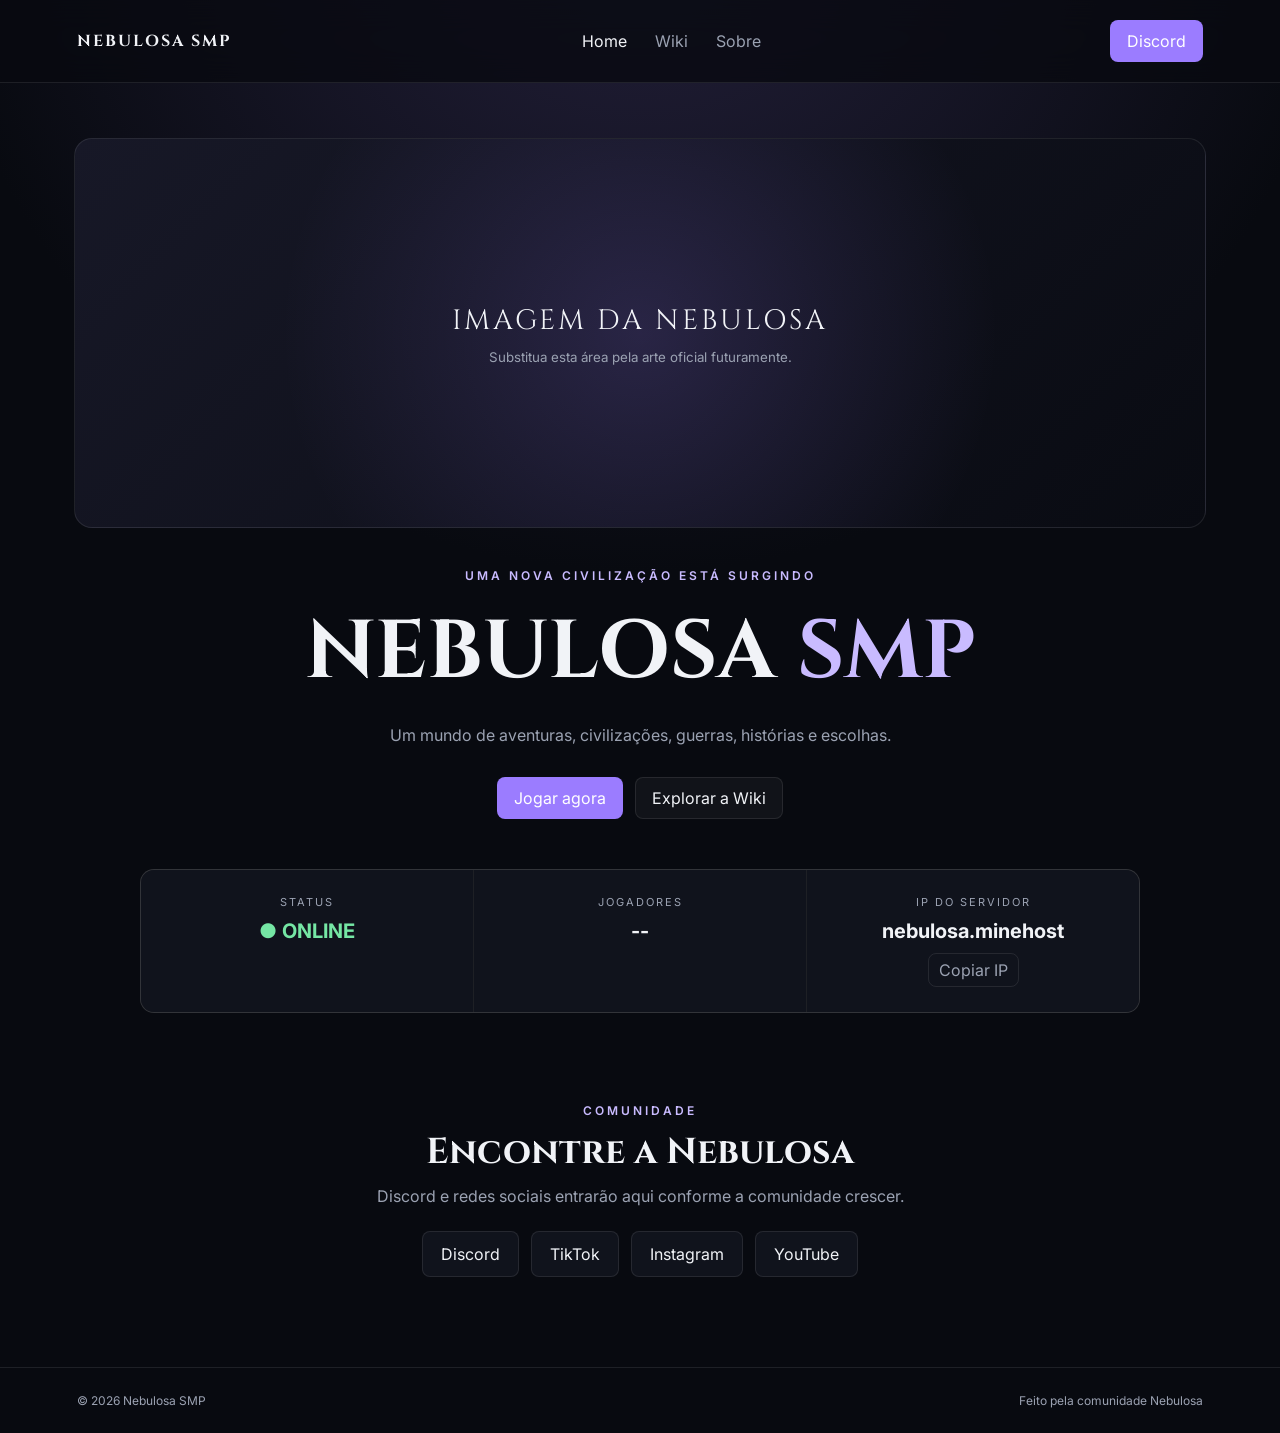
==== index.html @ 73fbd578 "Commit Inicial - Nebulosa SMP Website" ====
<!DOCTYPE html>
<html lang="pt-BR">
<head>
    <meta charset="UTF-8">
    <meta name="viewport" content="width=device-width, initial-scale=1.0">
    <meta name="description" content="Nebulosa SMP — um mundo de civilizações, guerras, histórias e aventuras.">
    <title>Nebulosa SMP</title>
    <link rel="stylesheet" href="css/style.css">
</head>
<body>
    <header class="site-header">
        <a class="logo" href="index.html">NEBULOSA SMP</a>
        <nav>
            <a class="active" href="index.html">Home</a>
            <a href="wiki.html">Wiki</a>
            <a href="sobre.html">Sobre</a>
        </nav>
        <a class="discord-button" href="#" aria-label="Discord">Discord</a>
    </header>

    <main>
        <section class="hero">
            <div class="hero-image">
                <span>IMAGEM DA NEBULOSA</span>
                <small>Substitua esta área pela arte oficial futuramente.</small>
            </div>
            <div class="hero-content">
                <p class="eyebrow">UMA NOVA CIVILIZAÇÃO ESTÁ SURGINDO</p>
                <h1>NEBULOSA <span>SMP</span></h1>
                <p>Um mundo de aventuras, civilizações, guerras, histórias e escolhas.</p>
                <div class="hero-actions">
                    <a class="button primary" href="#server">Jogar agora</a>
                    <a class="button secondary" href="wiki.html">Explorar a Wiki</a>
                </div>
            </div>
        </section>

        <section id="server" class="server-info">
            <article>
                <span class="label">STATUS</span>
                <strong class="online">● ONLINE</strong>
            </article>
            <article>
                <span class="label">JOGADORES</span>
                <strong id="players">--</strong>
            </article>
            <article>
                <span class="label">IP DO SERVIDOR</span>
                <strong id="server-ip">nebulosa.minehost</strong>
                <button id="copy-ip" class="copy-button">Copiar IP</button>
            </article>
        </section>

        <section class="socials">
            <p class="eyebrow">COMUNIDADE</p>
            <h2>Encontre a Nebulosa</h2>
            <p>Discord e redes sociais entrarão aqui conforme a comunidade crescer.</p>
            <div class="social-links">
                <a href="#">Discord</a>
                <a href="#">TikTok</a>
                <a href="#">Instagram</a>
                <a href="#">YouTube</a>
            </div>
        </section>
    </main>

    <footer>
        <span>© 2026 Nebulosa SMP</span>
        <span>Feito pela comunidade Nebulosa</span>
    </footer>

    <script src="js/script.js"></script>
</body>
</html>
---- css/style.css ----
@import url('https://fonts.googleapis.com/css2?family=Cinzel:wght@500;600;700&family=Inter:wght@400;500;600&display=swap');

:root {
    --bg: #080a10;
    --surface: #10131c;
    --surface-2: #171b26;
    --text: #f1f3f7;
    --muted: #9ba2b2;
    --accent: #9b7cff;
    --accent-2: #c9bbff;
    --border: rgba(255,255,255,.09);
}

* { box-sizing: border-box; margin: 0; padding: 0; }
html { scroll-behavior: smooth; }
body { background: radial-gradient(circle at 50% -10%, #25213d 0, var(--bg) 42%); color: var(--text); font-family: Inter, sans-serif; min-height: 100vh; }
a { color: inherit; text-decoration: none; }

.site-header {
    align-items: center; border-bottom: 1px solid var(--border); display: flex;
    justify-content: space-between; padding: 20px 6%; position: sticky; top: 0;
    backdrop-filter: blur(16px); background: rgba(8,10,16,.78); z-index: 10;
}
.logo { font-family: Cinzel, serif; font-weight: 700; letter-spacing: 2px; }
nav { display: flex; gap: 28px; }
nav a { color: var(--muted); transition: .2s; }
nav a:hover, nav a.active { color: var(--text); }
.discord-button, .button, .copy-button {
    border: 1px solid var(--border); border-radius: 8px; cursor: pointer; display: inline-block;
    font: inherit; padding: 10px 16px; transition: .2s;
}
.discord-button, .button.primary { background: var(--accent); color: #fff; border-color: transparent; }
.discord-button:hover, .button.primary:hover { filter: brightness(1.12); }
.button.secondary { background: rgba(255,255,255,.04); }
.button.secondary:hover, .copy-button:hover { background: rgba(255,255,255,.09); }

.hero { margin: 55px auto 0; max-width: 1180px; padding: 0 24px; }
.hero-image {
    align-items: center; background: linear-gradient(135deg, #171827, #090b12); border: 1px solid var(--border);
    border-radius: 18px; display: flex; flex-direction: column; height: 390px; justify-content: center;
    margin-bottom: -70px; overflow: hidden; position: relative;
}
.hero-image::before { content: ''; position: absolute; inset: 0; background: radial-gradient(circle, rgba(155,124,255,.18), transparent 60%); }
.hero-image span, .hero-image small { position: relative; }
.hero-image span { font-family: Cinzel, serif; font-size: 28px; letter-spacing: 3px; }
.hero-image small { color: var(--muted); margin-top: 10px; }
.hero-content { margin: 0 auto; max-width: 900px; padding: 110px 30px 50px; text-align: center; }
.eyebrow { color: var(--accent-2); font-size: 12px; font-weight: 600; letter-spacing: 3px; }
h1, h2 { font-family: Cinzel, serif; }
.hero h1 { font-size: clamp(42px, 8vw, 82px); margin: 14px 0; }
.hero h1 span { color: var(--accent-2); }
.hero-content > p:not(.eyebrow), .intro { color: var(--muted); line-height: 1.7; }
.hero-actions { display: flex; gap: 12px; justify-content: center; margin-top: 28px; }

.server-info {
    display: grid; gap: 1px; grid-template-columns: repeat(3, 1fr); margin: 0 auto;
    max-width: 1000px; background: var(--border); border: 1px solid var(--border); border-radius: 14px; overflow: hidden;
}
.server-info article { background: var(--surface); min-height: 125px; padding: 25px; text-align: center; }
.label { color: var(--muted); display: block; font-size: 11px; letter-spacing: 2px; margin-bottom: 10px; }
.server-info strong { display: block; font-size: 20px; }
.online { color: #75e6a4; }
.copy-button { background: transparent; color: var(--muted); margin-top: 10px; padding: 6px 10px; }

.socials, .page { margin: 90px auto; max-width: 1100px; padding: 0 24px; }
.socials { text-align: center; }
.socials h2 { font-size: 36px; margin: 10px 0; }
.socials > p:not(.eyebrow) { color: var(--muted); }
.social-links { display: flex; flex-wrap: wrap; gap: 12px; justify-content: center; margin-top: 25px; }
.social-links a { background: var(--surface); border: 1px solid var(--border); border-radius: 8px; padding: 12px 18px; }

.page { padding-top: 55px; min-height: 75vh; }
.page h1 { font-size: clamp(42px, 7vw, 68px); margin: 10px 0 15px; }
.intro { max-width: 700px; }
.cards, .about-grid { display: grid; gap: 18px; grid-template-columns: repeat(2, 1fr); margin-top: 45px; }
.card { background: rgba(16,19,28,.8); border: 1px solid var(--border); border-radius: 14px; padding: 28px; }
.card > span { font-size: 28px; }
.card h2 { margin: 12px 0 8px; }
.card p { color: var(--muted); line-height: 1.7; }
.card.large { grid-column: span 2; }

footer { border-top: 1px solid var(--border); color: var(--muted); display: flex; justify-content: space-between; padding: 25px 6%; font-size: 12px; }

@media (max-width: 700px) {
    .site-header { flex-wrap: wrap; gap: 16px; }
    nav { order: 3; width: 100%; justify-content: center; }
    .hero-image { height: 280px; }
    .hero-content { padding-top: 95px; }
    .server-info, .cards, .about-grid { grid-template-columns: 1fr; }
    .card.large { grid-column: auto; }
    footer { flex-direction: column; gap: 8px; }
}
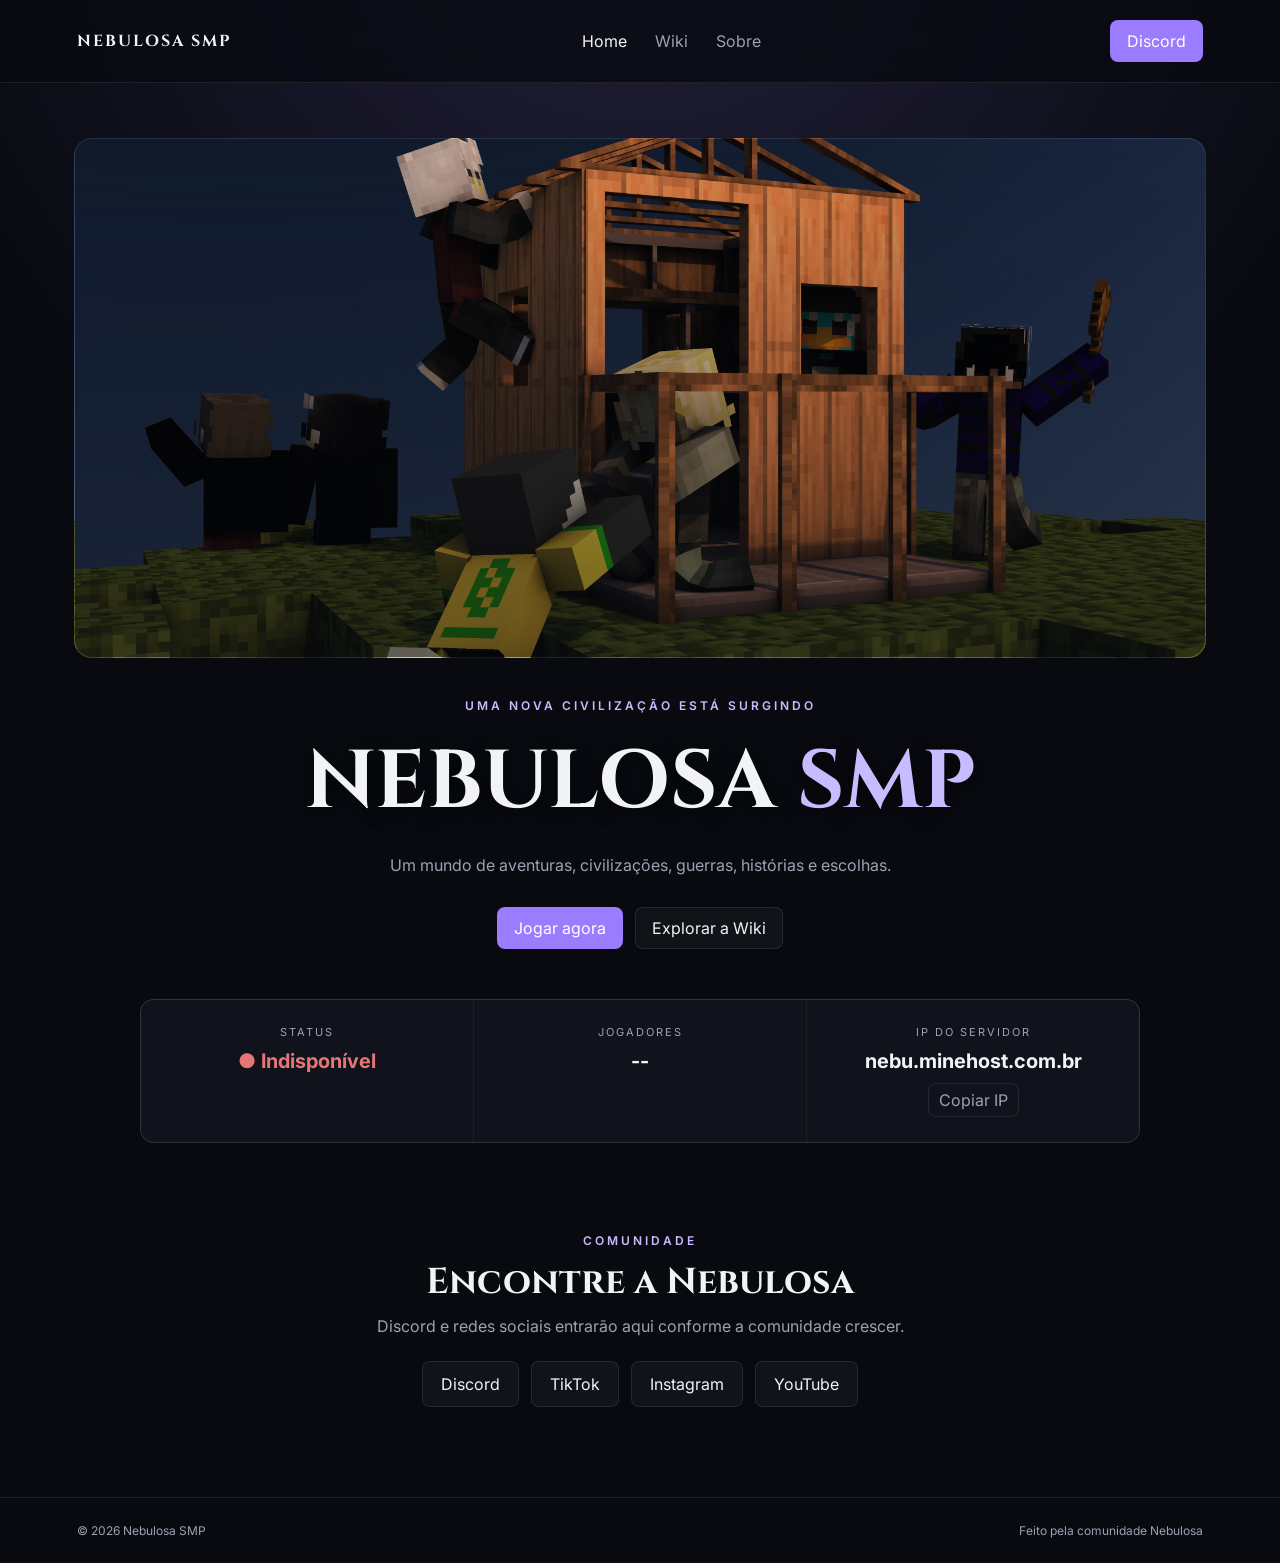
==== commit 157339f9: "Adição de novas funções e atualizações" ====
--- a/index.html
+++ b/index.html
@@ -20,10 +20,7 @@
 
     <main>
         <section class="hero">
-            <div class="hero-image">
-                <span>IMAGEM DA NEBULOSA</span>
-                <small>Substitua esta área pela arte oficial futuramente.</small>
-            </div>
+            <div class="hero-image"></div>
             <div class="hero-content">
                 <p class="eyebrow">UMA NOVA CIVILIZAÇÃO ESTÁ SURGINDO</p>
                 <h1>NEBULOSA <span>SMP</span></h1>
@@ -38,7 +35,7 @@
         <section id="server" class="server-info">
             <article>
                 <span class="label">STATUS</span>
-                <strong class="online">● ONLINE</strong>
+                <strong id="server-status" class="loading">● Verificando...</strong>
             </article>
             <article>
                 <span class="label">JOGADORES</span>
@@ -46,7 +43,7 @@
             </article>
             <article>
                 <span class="label">IP DO SERVIDOR</span>
-                <strong id="server-ip">nebulosa.minehost</strong>
+                <strong id="server-ip">nebu.minehost.com.br</strong>
                 <button id="copy-ip" class="copy-button">Copiar IP</button>
             </article>
         </section>
--- a/css/style.css
+++ b/css/style.css
@@ -36,18 +36,40 @@
 
 .hero { margin: 55px auto 0; max-width: 1180px; padding: 0 24px; }
 .hero-image {
-    align-items: center; background: linear-gradient(135deg, #171827, #090b12); border: 1px solid var(--border);
-    border-radius: 18px; display: flex; flex-direction: column; height: 390px; justify-content: center;
-    margin-bottom: -70px; overflow: hidden; position: relative;
+    align-items: center;
+    background-image: url("../assets/images/nebulosabanner.jpg");
+    background-position: center;
+    background-size: cover;
+    border: 1px solid var(--border);
+    border-radius: 18px;
+    display: flex;
+    height: 520px;
+    justify-content: center;
+    margin-bottom: -70px;
+    overflow: hidden;
+    position: relative;
 }
-.hero-image::before { content: ''; position: absolute; inset: 0; background: radial-gradient(circle, rgba(155,124,255,.18), transparent 60%); }
+.hero-image::before {
+    content: '';
+    position: absolute;
+    inset: 0;
+    background: linear-gradient(
+        to bottom,
+        rgba(8, 10, 16, 0.15),
+        rgba(8, 10, 16, 0.55)
+    );
+}
 .hero-image span, .hero-image small { position: relative; }
 .hero-image span { font-family: Cinzel, serif; font-size: 28px; letter-spacing: 3px; }
 .hero-image small { color: var(--muted); margin-top: 10px; }
 .hero-content { margin: 0 auto; max-width: 900px; padding: 110px 30px 50px; text-align: center; }
 .eyebrow { color: var(--accent-2); font-size: 12px; font-weight: 600; letter-spacing: 3px; }
 h1, h2 { font-family: Cinzel, serif; }
-.hero h1 { font-size: clamp(42px, 8vw, 82px); margin: 14px 0; }
+.hero h1 {
+    font-size: clamp(42px, 8vw, 82px);
+    margin: 14px 0;
+    text-shadow: 0 4px 18px rgba(0, 0, 0, 0.65);
+}
 .hero h1 span { color: var(--accent-2); }
 .hero-content > p:not(.eyebrow), .intro { color: var(--muted); line-height: 1.7; }
 .hero-actions { display: flex; gap: 12px; justify-content: center; margin-top: 28px; }
@@ -60,6 +82,9 @@
 .label { color: var(--muted); display: block; font-size: 11px; letter-spacing: 2px; margin-bottom: 10px; }
 .server-info strong { display: block; font-size: 20px; }
 .online { color: #75e6a4; }
+.offline { color: #e67575; }
+.maintenance { color: #e6c775; }
+.loading { color: var(--muted); }
 .copy-button { background: transparent; color: var(--muted); margin-top: 10px; padding: 6px 10px; }
 
 .socials, .page { margin: 90px auto; max-width: 1100px; padding: 0 24px; }
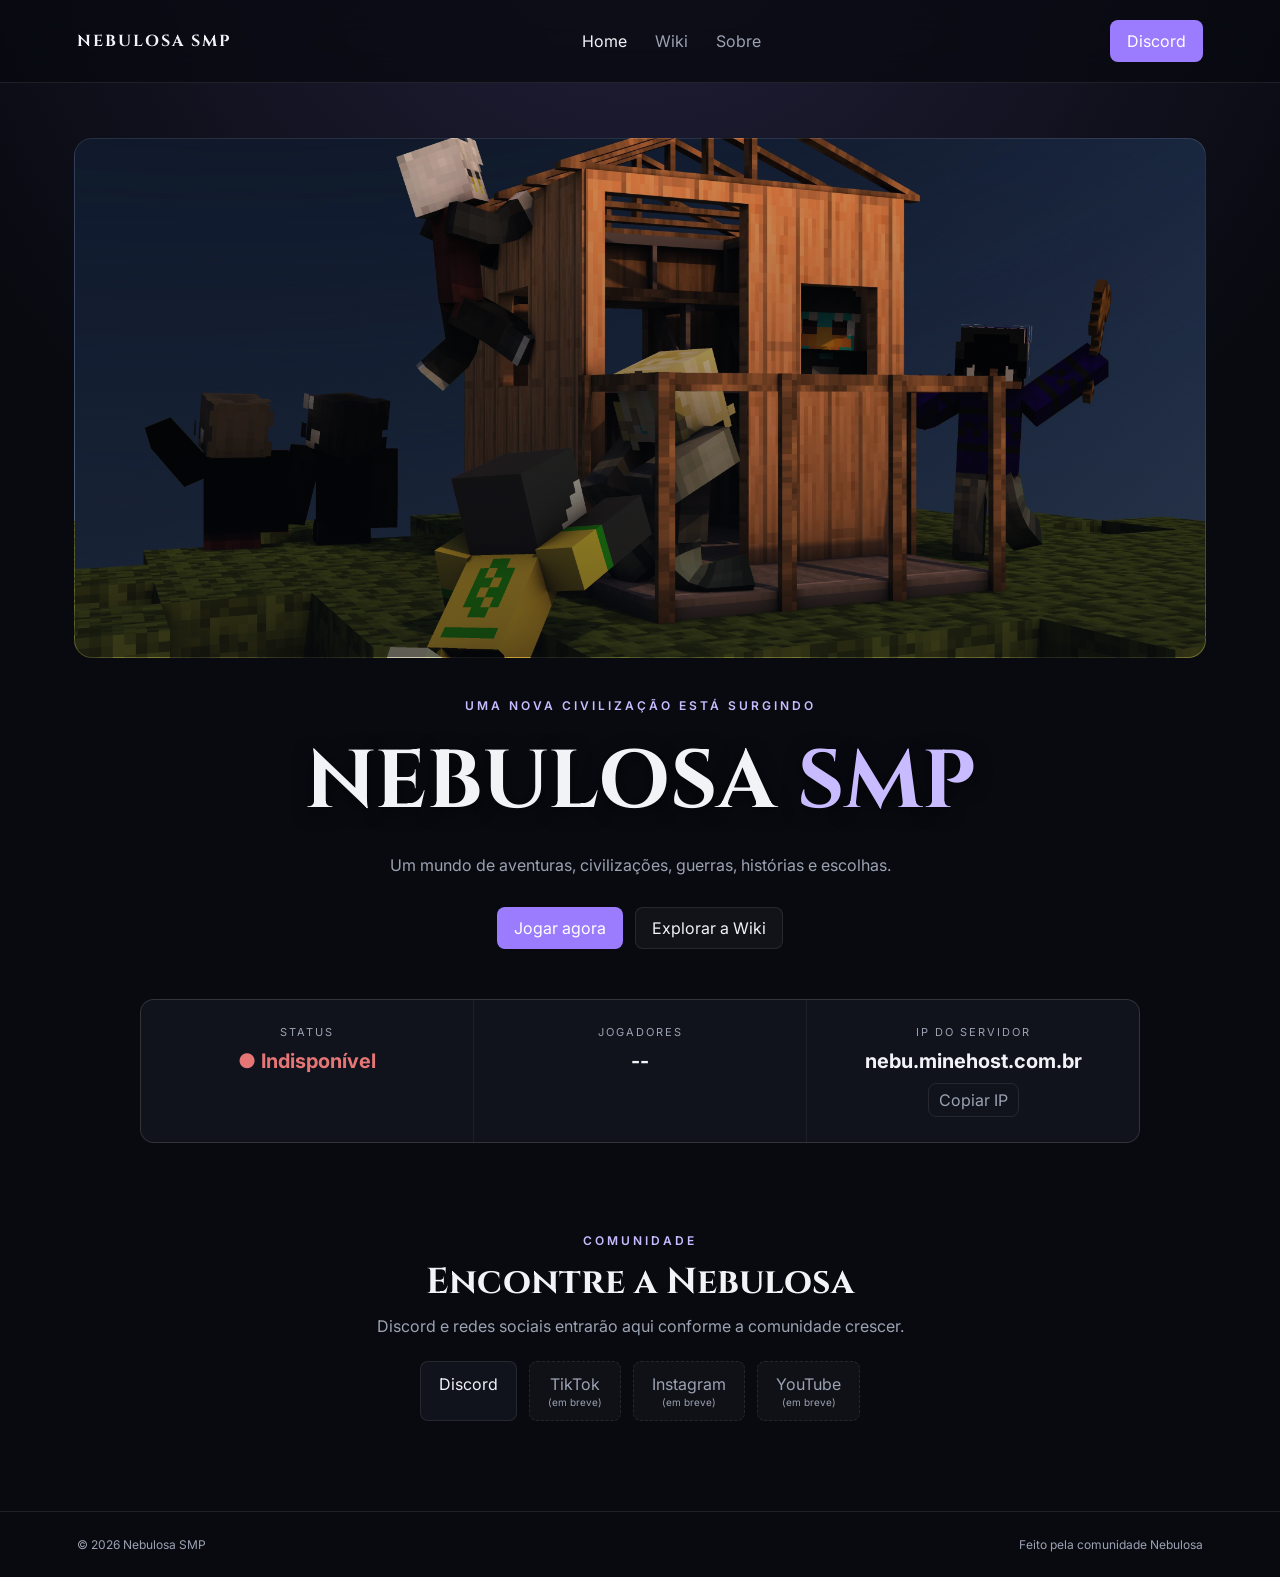
==== commit 7b432a4c: "Att: Botões e Melhoria nas abas de Sobre e Wiki" ====
--- a/index.html
+++ b/index.html
@@ -15,7 +15,7 @@
             <a href="wiki.html">Wiki</a>
             <a href="sobre.html">Sobre</a>
         </nav>
-        <a class="discord-button" href="#" aria-label="Discord">Discord</a>
+        <a class="discord-button" href="https://discord.gg/brdadEmXSc" target="_blank" rel="noopener" aria-label="Discord">Discord</a>
     </header>
 
     <main>
@@ -53,10 +53,10 @@
             <h2>Encontre a Nebulosa</h2>
             <p>Discord e redes sociais entrarão aqui conforme a comunidade crescer.</p>
             <div class="social-links">
-                <a href="#">Discord</a>
-                <a href="#">TikTok</a>
-                <a href="#">Instagram</a>
-                <a href="#">YouTube</a>
+                <a href="https://discord.gg/brdadEmXSc" target="_blank" rel="noopener">Discord</a>
+                <span class="social-soon">TikTok <small>(em breve)</small></span>
+                <span class="social-soon">Instagram <small>(em breve)</small></span>
+                <span class="social-soon">YouTube <small>(em breve)</small></span>
             </div>
         </section>
     </main>
--- a/css/style.css
+++ b/css/style.css
@@ -95,6 +95,33 @@
 .social-links a { background: var(--surface); border: 1px solid var(--border); border-radius: 8px; padding: 12px 18px; }
 
 .page { padding-top: 55px; min-height: 75vh; }
+
+.staff-section, .contacts-section { margin-top: 70px; }
+.staff-section h2, .contacts-section h2 { font-size: 32px; margin: 8px 0 30px; }
+.staff-grid { display: grid; gap: 16px; grid-template-columns: repeat(auto-fill, minmax(180px, 1fr)); }
+.staff-card {
+    background: rgba(16,19,28,.8); border: 1px solid var(--border); border-radius: 14px;
+    padding: 24px 18px; text-align: center; display: flex; flex-direction: column; align-items: center; gap: 10px;
+}
+.staff-avatar {
+    align-items: center; background: linear-gradient(135deg, var(--accent), var(--accent-2));
+    border-radius: 50%; color: #fff; display: flex; font-family: Cinzel, serif; font-size: 22px;
+    font-weight: 700; height: 56px; justify-content: center; width: 56px;
+}
+.staff-name { font-size: 16px; }
+.staff-role {
+    border-radius: 999px; font-size: 11px; font-weight: 600; letter-spacing: 1px;
+    padding: 4px 12px; text-transform: uppercase;
+}
+.role-dono { background: rgba(155,124,255,.18); color: var(--accent-2); }
+.role-admin { background: rgba(117,230,164,.15); color: #75e6a4; }
+
+.contacts-section .social-links { justify-content: flex-start; }
+.social-soon {
+    background: rgba(255,255,255,.03); border: 1px dashed var(--border); border-radius: 8px;
+    color: var(--muted); cursor: default; padding: 12px 18px;
+}
+.social-soon small { display: block; font-size: 10px; margin-top: 2px; }
 .page h1 { font-size: clamp(42px, 7vw, 68px); margin: 10px 0 15px; }
 .intro { max-width: 700px; }
 .cards, .about-grid { display: grid; gap: 18px; grid-template-columns: repeat(2, 1fr); margin-top: 45px; }
